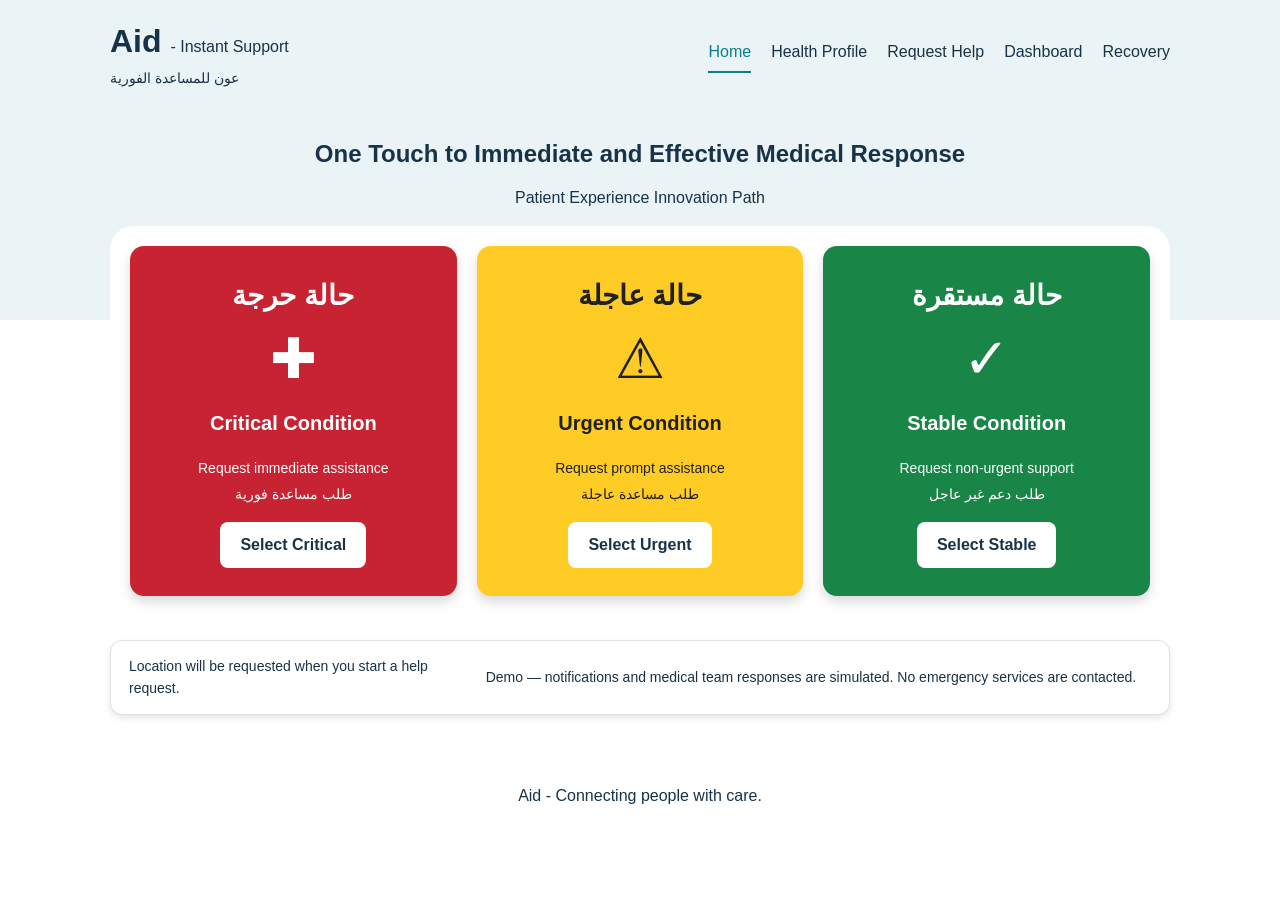
==== index.html @ 6a9f8020 "Add index.html and style.css files to the project" ====
<!DOCTYPE html>
<html lang="en">
<head>
    <meta charset="UTF-8">
    <title>Aid | Home</title>
    <link rel="stylesheet" type="text/css" href="style.css">
</head>
<body>
    <!-- Website name & navigation -->
    <header>
        <div class="brand">
            <h1>Aid <span>- Instant Support</span></h1>
            <p lang="ar" dir="rtl">عون للمساعدة الفورية</p>
        </div>

        <nav aria-label="Main navigation">
            <a href="index.html" aria-current="page">Home</a>
            <a href="profile.html">Health Profile</a>
            <a href="request.html">Request Help</a>
            <a href="dashboard.html">Dashboard</a>
            <a href="recovery.html">Recovery</a>
        </nav>
    </header>

    <!-- Main homepage content -->
    <main>
        <h2>One Touch to Immediate and Effective Medical Response</h2>
        <p class="Subtitle">
            Patient Experience Innovation Path
        </p>

        <!-- Three Conditions -->
        <section>
            <article class="Status Critical">
                <h3 lang="ar">حالة حرجة</h3>
                <span class="Icon" aria-hidden="true">✚</span>
                <p>Critical Condition</p>
                <p class="description">Request immediate assistance</p>
                <p class="description" lang="ar">طلب مساعدة فورية</p>
                <a href="request.html?status=critical">Select Critical</a>
            </article>

            <article class="Status Urgent">
                <h3 lang="ar">حالة عاجلة</h3>
                <span class="Icon" aria-hidden="true">⚠</span>
                <p>Urgent Condition</p>
                <p class="description">Request prompt assistance</p>
                <p class="description" lang="ar">طلب مساعدة عاجلة</p>
                <a href="request.html?status=urgent">Select Urgent</a>
            </article>

            <article class="Status Stable">
                <h3 lang="ar">حالة مستقرة</h3>
                <span class="Icon" aria-hidden="true">✓</span>
                <p>Stable Condition</p>
                <p class="description">Request non-urgent support</p>
                <p class="description" lang="ar">طلب دعم غير عاجل</p>
                <a href="request.html?status=stable">Select Stable</a>
            </article>
        </section>

        <div class="Request">
            <p class="Location">
                Location will be requested when you start a help request.
            </p>

            <p>
                Demo — notifications and medical team responses are simulated.
                No emergency services are contacted.
            </p>
        </div>
    </main>

    <!-- Closing website info-->
    <footer>
        <p>Aid - Connecting people with care.</p>
    </footer>
</body>
</html>
---- style.css ----
* {
    box-sizing: border-box;
}

/*Basic appearance of the entire page */
body {
    margin: 0;
    font-family: Arial, sans-serif;
    font-size: 16px;
    line-height: 1.6;
    color: #183247;
    background-color: white;
    background-image: linear-gradient(
        to bottom,
        #eaf3f5 0,
        #eaf3f5 320px,
        white 320px,
        white 100%
    );
    background-repeat: no-repeat;
    min-height: 100vh;
}

/* Header styles */
header {
    display: flex;
    justify-content: space-between;
    align-items: center;
    gap: 24px;
    max-width: 1100px;
    margin: 0 auto;
    padding: 16px 20px;
}

header h1 {
    margin: 0;
    font-size: 32px;
}

header h1 span {
    font-size: 16px;
    font-weight: normal;
}

header p {
    margin: 0;
    font-size: 14px;
    text-align: left;
}

/* Navigation styles */
nav {
    display: flex;
    flex-wrap: wrap;
    gap: 20px;
}

nav a {
    color: #183247;
    text-decoration: none;
    padding: 6px 0;
    border-bottom: 2px solid transparent;
}

nav a:hover,
nav a[aria-current="page"] {
    color: #087f8c;
    border-bottom-color: #087f8c;
}

/* Main content styles */
main {
    max-width: 1100px;
    margin: 0 auto;
    padding: 32px 20px;
    text-align: center;
}

main h2 {
    margin: 0 0 8px;
    font-size: 24px;
    line-height: 1.3;
}

main section {
    display: flex;
    flex-wrap: wrap;;
    gap: 20px;
    margin: 0 0 24px;
    padding: 20px;
    background-color: white;
    border-radius: 24px;
}

.subtitle {
    margin: 0 0 24px;
    font-size: 20px;
}

.Icon {
    display: block;
    margin: 12px 0;
    font-size: 56px;
    line-height: 1;
}

.Status {
    flex: 1 1 240px;
    padding: 28px 20px;
    border-radius: 14px;
    box-shadow: 0 6px 12px rgba(0, 0, 0, 0.15);
}

.Status h3 {
    margin: 0 0 12px;
    font-size: 28px;
}

.Status p {
    font-size: 20px;
    font-weight: bold;
}

.Status .description {
    margin: 6px 0;
    font-size: 14px;
    font-weight: normal;
    line-height: 1.4;
}

/* Condition Colors */
.Critical {
    background-color: #c82333;
    color: white;
}

.Urgent {
    background-color: #ffcc25;
    color: #202020;
}

.Stable {
    background-color: #198547;
    color: white;
}

/* Links inside the condition boxes */
.Status a {
    display: inline-block;
    margin-top: 12px;
    padding: 10px 20px;
    background-color: white;
    color: #183247;
    text-decoration: none;
    font-weight: bold;
    border-radius: 8px; 
}

.Status a:hover {
    background-color: #eaf3f5;
}

.Status a:focus-visible {
    outline: 3px solid #183247;
    outline-offset: 3px;
}

/* Information strip below the cards */
.Request {
    display: flex;
    align-items: center;
    justify-content: space-between;
    gap: 24px;
    padding: 14px 18px;
    background-color: white;
    border: 1px solid #dce4e7;
    border-radius: 12px;
    box-shadow: 0 3px 6px rgba(0, 0, 0, 0.1);
    text-align: left;
}

.Request p {
    margin: 0;
    font-size: 14px;
}

.Location {
    flex: 1;
}

.Request p:last-child {
    flex: 2;
}

/* Footer styles */
footer {
    padding: 20px 40px;
    text-align: center;
    color: #183247;
}
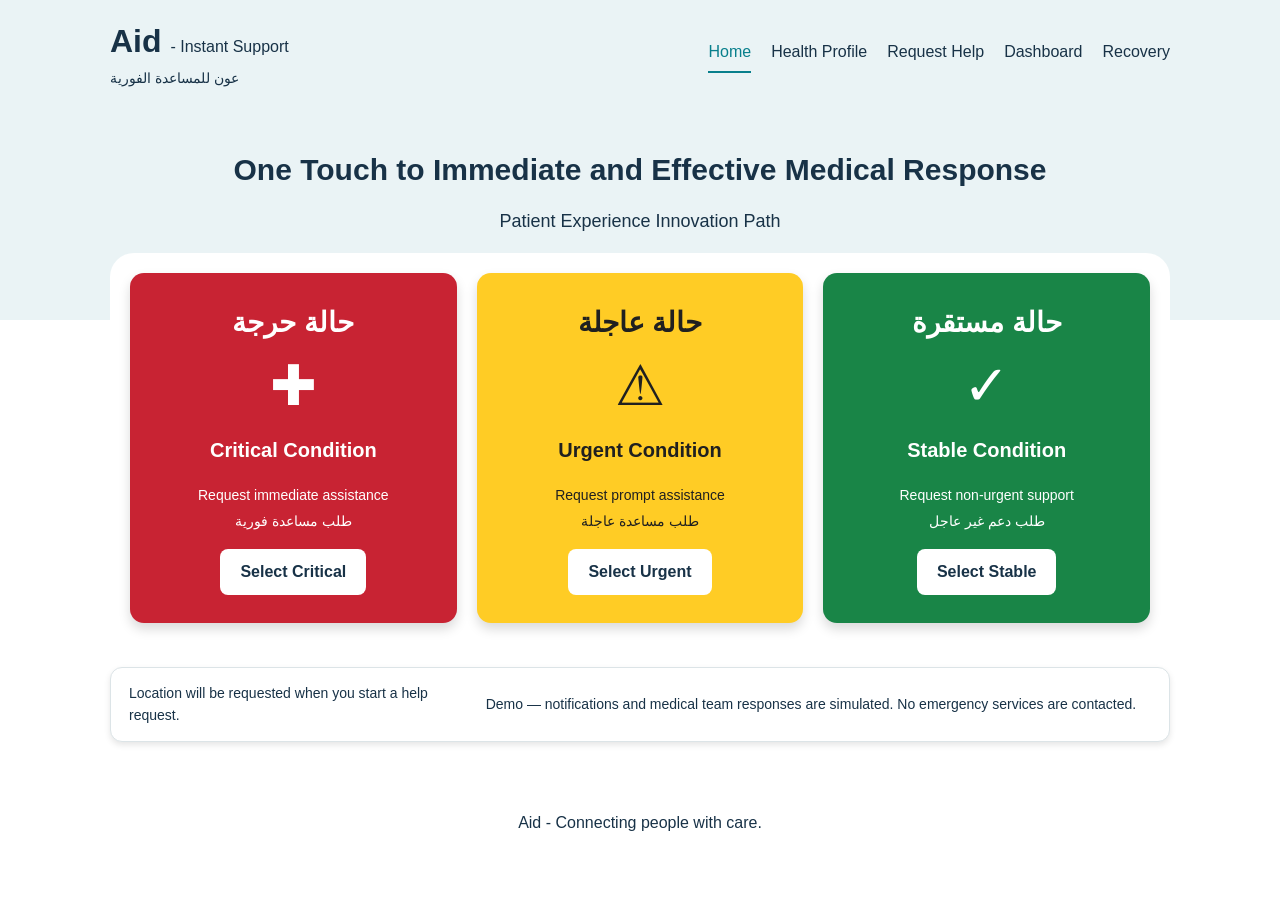
==== commit 6fa54660: "Home Page - V1" ====
--- a/index.html
+++ b/index.html
@@ -3,6 +3,7 @@
 <head>
     <meta charset="UTF-8">
     <title>Aid | Home</title>
+    
     <link rel="stylesheet" type="text/css" href="style.css">
 </head>
 <body>
@@ -22,7 +23,7 @@
         </nav>
     </header>
 
-    <!-- Main homepage content -->
+    <!-- Main homepage content. -->
     <main>
         <h2>One Touch to Immediate and Effective Medical Response</h2>
         <p class="Subtitle">
--- a/style.css
+++ b/style.css
@@ -2,7 +2,7 @@
     box-sizing: border-box;
 }
 
-/*Basic appearance of the entire page */
+/*Basic appearance of the entire page. */
 body {
     margin: 0;
     font-family: Arial, sans-serif;
@@ -198,3 +198,87 @@
     text-align: center;
     color: #183247;
 }
+/*==================================================*/
+/* Health Profile form */
+main > h2 {
+    margin-top: 12px;
+    font-size: 30px;
+}
+
+main > p {
+    font-size: 18px;
+}
+
+form {
+    max-width: 1050px;
+    margin: 28px auto;
+    padding: 24px;
+    text-align: left;
+    background-color: white;
+    border-radius: 20px;
+    box-shadow: 0 4px 12px rgba(24, 50, 71, 0.12);
+}
+
+form h3 {
+    margin-bottom: 20px;
+    margin-top: 0;
+    text-align: center;
+    font-size: 20px;
+}
+
+.Grid {
+    display: grid;
+    grid-template-columns: 1fr 1fr;
+    gap: 12px;
+    margin-bottom: 12px;
+    align-items: start;
+}
+
+.Field label {
+    display: block;
+    margin-bottom: 7px;
+    font-weight: bold;
+}
+
+.Field input,
+.Field select {
+    height: 46px;
+    width: 100%;
+    padding: 12px;
+    border: 2px solid #21858a;
+    border-radius: 8px;
+    font: inherit;
+}
+
+.Field textarea {
+    min-height: 88px;
+    width: 100%;
+    padding: 12px;
+    border: 2px solid #21858a;
+    border-radius: 8px;
+    font: inherit;
+    resize: vertical;
+}
+
+.Notice {
+    color: #526875;
+    font-size: 14px;
+}
+
+form button {
+    display: block;
+    width: 100%;
+    margin-top: 14px;
+    padding: 12px 24px;
+    border: 0;
+    border-radius: 8px;
+    background-color: #16868b;
+    color: white;
+    font: inherit;
+    font-weight: bold;
+    cursor: pointer;
+}
+
+form button:hover {
+    background-color: #116e73;
+}
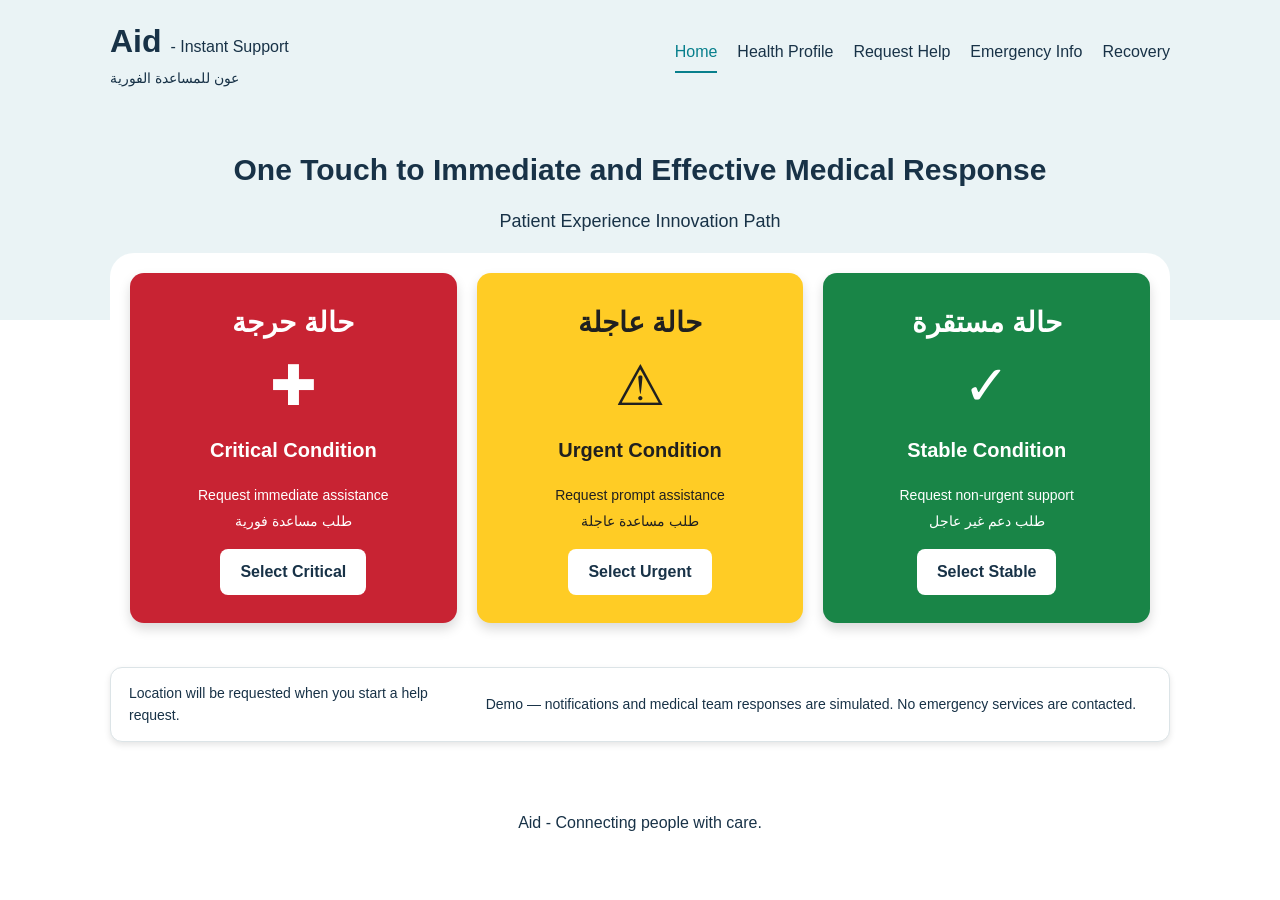
==== commit f3c94737: "Home Page - v1.2" ====
--- a/index.html
+++ b/index.html
@@ -10,6 +10,7 @@
     <!-- Website name & navigation -->
     <header>
         <div class="brand">
+            <span class="Logo" aria-hidden="true"></span>
             <h1>Aid <span>- Instant Support</span></h1>
             <p lang="ar" dir="rtl">عون للمساعدة الفورية</p>
         </div>
@@ -18,7 +19,7 @@
             <a href="index.html" aria-current="page">Home</a>
             <a href="profile.html">Health Profile</a>
             <a href="request.html">Request Help</a>
-            <a href="dashboard.html">Dashboard</a>
+            <a href="Emergency Info.html">Emergency Info</a>
             <a href="recovery.html">Recovery</a>
         </nav>
     </header>
@@ -77,4 +78,4 @@
         <p>Aid - Connecting people with care.</p>
     </footer>
 </body>
-</html>+</html>
--- a/style.css
+++ b/style.css
@@ -68,6 +68,7 @@
     border-bottom-color: #087f8c;
 }
 
+/*==================================================*/
 /* Main content styles */
 main {
     max-width: 1100px;
@@ -198,6 +199,7 @@
     text-align: center;
     color: #183247;
 }
+
 /*==================================================*/
 /* Health Profile form */
 main > h2 {
@@ -281,4 +283,76 @@
 
 form button:hover {
     background-color: #116e73;
-}+}
+
+.feedback {
+    margin-top: 12px;
+    font-weight: bold;
+}
+
+.feedback.success {
+    color: #16864d;
+}
+
+.feedback.error {
+    color: #c92335;
+}
+
+/*==================================================*/
+/*Request Help*/
+.Chips {
+    display: flex;
+    flex-wrap: wrap;
+    justify-content: center;
+    gap: 10px;
+    margin: 0 0 24px;
+    padding: 0;
+    list-style: none;
+}
+
+.Chips button {
+    padding: 6px 14px;
+    border: 0;
+    border-radius: 999px;
+    background-color: white;
+    color: #183247;
+    font: inherit;
+    font-size: 14px;
+    cursor: pointer;
+    box-shadow: 0 2px 5px rgba(0, 0, 0, 0.12);
+}
+
+.Chips button:hover {
+    background-color: #eaf3f5;
+}
+
+.Statuses {
+    display: flex;
+    flex-wrap: wrap;
+    gap: 20px;
+    margin: 0 0 24px;
+}
+
+.Status.selected {
+    outline: 4px solid #183247;
+    outline-offset: 3px;
+}
+
+.Field label {
+    display: flex;
+    justify-content: space-between;
+    gap: 12px;
+}
+
+.Field.Wide {
+    grid-column: 1 / -1;
+}
+
+form .Request {
+    margin-top: 16px;
+    box-shadow: none;
+    border: 0;
+    padding: 0;
+}
+
+/*==================================================*/
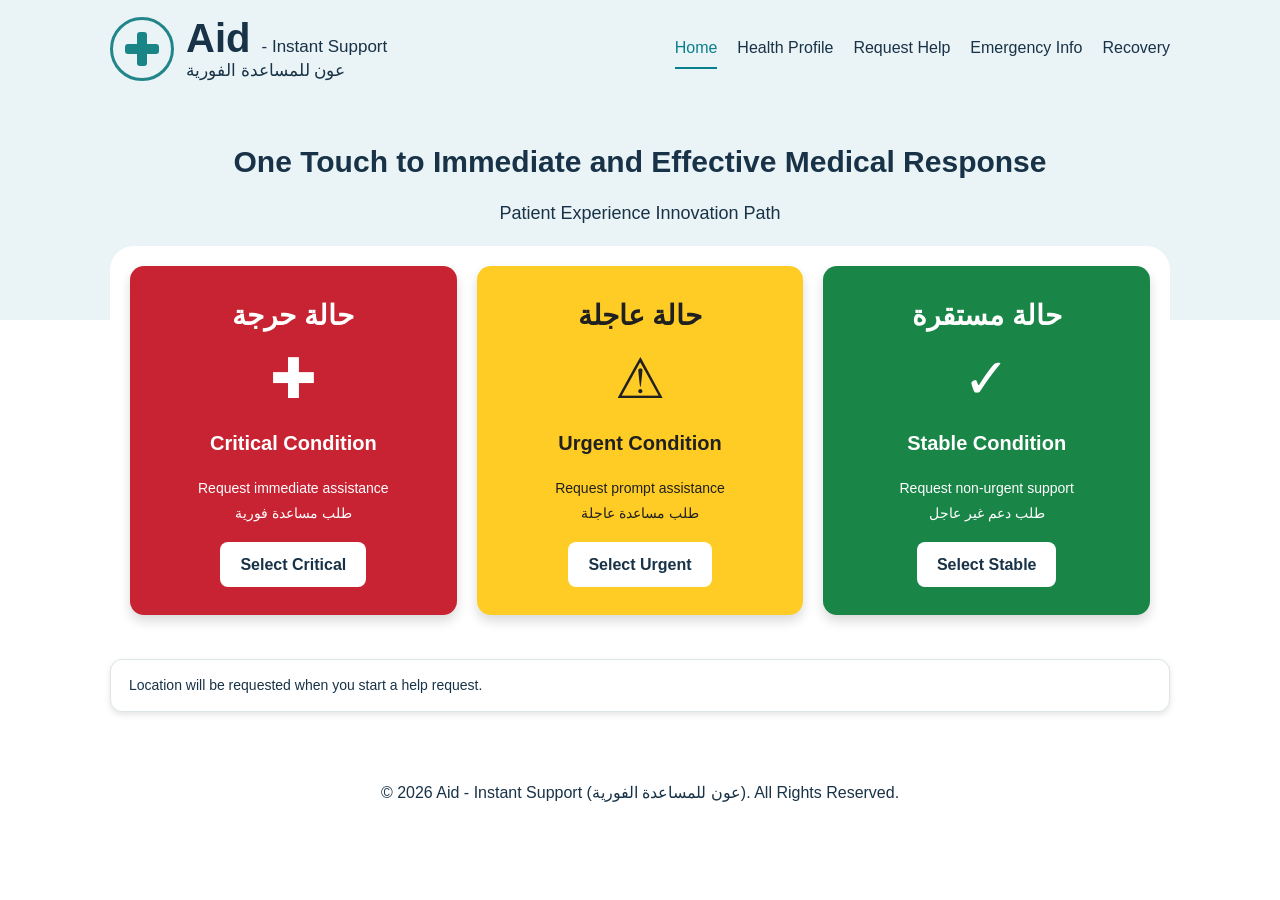
==== commit 4ded40a7: "Home page - v1.3" ====
--- a/index.html
+++ b/index.html
@@ -6,76 +6,71 @@
     
     <link rel="stylesheet" type="text/css" href="style.css">
 </head>
-<body>
-    <!-- Website name & navigation -->
-    <header>
-        <div class="brand">
-            <span class="Logo" aria-hidden="true"></span>
-            <h1>Aid <span>- Instant Support</span></h1>
-            <p lang="ar" dir="rtl">عون للمساعدة الفورية</p>
-        </div>
+    <body>
+        <!-- Website name & navigation -->
+        <header>
+            <div class="brand">
+                <span class="Logo" aria-hidden="true"></span>
+                <h1>Aid <span>- Instant Support</span></h1>
+                <p lang="ar" dir="rtl">عون للمساعدة الفورية</p>
+            </div>
 
-        <nav aria-label="Main navigation">
-            <a href="index.html" aria-current="page">Home</a>
-            <a href="profile.html">Health Profile</a>
-            <a href="request.html">Request Help</a>
-            <a href="Emergency Info.html">Emergency Info</a>
-            <a href="recovery.html">Recovery</a>
-        </nav>
-    </header>
+            <nav aria-label="Main navigation">
+                <a href="index.html" aria-current="page">Home</a>
+                <a href="profile.html">Health Profile</a>
+                <a href="request.html">Request Help</a>
+                <a href="Emergency Info.html">Emergency Info</a>
+                <a href="recovery.html">Recovery</a>
+            </nav>
+        </header>
 
-    <!-- Main homepage content. -->
-    <main>
-        <h2>One Touch to Immediate and Effective Medical Response</h2>
-        <p class="Subtitle">
-            Patient Experience Innovation Path
-        </p>
-
-        <!-- Three Conditions -->
-        <section>
-            <article class="Status Critical">
-                <h3 lang="ar">حالة حرجة</h3>
-                <span class="Icon" aria-hidden="true">✚</span>
-                <p>Critical Condition</p>
-                <p class="description">Request immediate assistance</p>
-                <p class="description" lang="ar">طلب مساعدة فورية</p>
-                <a href="request.html?status=critical">Select Critical</a>
-            </article>
-
-            <article class="Status Urgent">
-                <h3 lang="ar">حالة عاجلة</h3>
-                <span class="Icon" aria-hidden="true">⚠</span>
-                <p>Urgent Condition</p>
-                <p class="description">Request prompt assistance</p>
-                <p class="description" lang="ar">طلب مساعدة عاجلة</p>
-                <a href="request.html?status=urgent">Select Urgent</a>
-            </article>
-
-            <article class="Status Stable">
-                <h3 lang="ar">حالة مستقرة</h3>
-                <span class="Icon" aria-hidden="true">✓</span>
-                <p>Stable Condition</p>
-                <p class="description">Request non-urgent support</p>
-                <p class="description" lang="ar">طلب دعم غير عاجل</p>
-                <a href="request.html?status=stable">Select Stable</a>
-            </article>
-        </section>
-
-        <div class="Request">
-            <p class="Location">
-                Location will be requested when you start a help request.
+        <!-- Main homepage content. -->
+        <main>
+            <h2>One Touch to Immediate and Effective Medical Response</h2>
+            <p class="Subtitle">
+                Patient Experience Innovation Path
             </p>
 
-            <p>
-                Demo — notifications and medical team responses are simulated.
-                No emergency services are contacted.
-            </p>
-        </div>
-    </main>
+            <!-- Three Conditions -->
+            <section>
+                <article class="Status Critical">
+                    <h3 lang="ar">حالة حرجة</h3>
+                    <span class="Icon" aria-hidden="true">✚</span>
+                    <p>Critical Condition</p>
+                    <p class="description">Request immediate assistance</p>
+                    <p class="description" lang="ar">طلب مساعدة فورية</p>
+                    <a href="request.html?status=critical">Select Critical</a>
+                </article>
 
-    <!-- Closing website info-->
-    <footer>
-        <p>Aid - Connecting people with care.</p>
-    </footer>
+                <article class="Status Urgent">
+                    <h3 lang="ar">حالة عاجلة</h3>
+                    <span class="Icon" aria-hidden="true">⚠</span>
+                    <p>Urgent Condition</p>
+                    <p class="description">Request prompt assistance</p>
+                    <p class="description" lang="ar">طلب مساعدة عاجلة</p>
+                    <a href="request.html?status=urgent">Select Urgent</a>
+                </article>
+
+                <article class="Status Stable">
+                    <h3 lang="ar">حالة مستقرة</h3>
+                    <span class="Icon" aria-hidden="true">✓</span>
+                    <p>Stable Condition</p>
+                    <p class="description">Request non-urgent support</p>
+                    <p class="description" lang="ar">طلب دعم غير عاجل</p>
+                    <a href="request.html?status=stable">Select Stable</a>
+                </article>
+            </section>
+
+            <div class="Request">
+                <p class="Location">
+                    Location will be requested when you start a help request.
+                </p>
+            </div>
+        </main>
+
+        <!-- Closing website info-->
+        <footer>
+            <p>&copy; 2026 Aid - Instant Support (<span lang="ar">عون للمساعدة الفورية</span>). All Rights Reserved.</p>
+        </footer>
 </body>
-</html>
+</html>
--- a/style.css
+++ b/style.css
@@ -21,6 +21,62 @@
     min-height: 100vh;
 }
 
+/*Logo*/
+.brand {
+    display: grid;
+    grid-template-columns: auto 1fr;
+    column-gap: 12px;
+    align-items: center;
+}
+
+.brand .Logo {
+    grid-row: 1 / 3;
+}
+
+.brand h1 {
+    font-size: 40px;
+    line-height: 1.1;
+}
+
+.brand h1 span {
+    font-size: 17px;
+}
+
+.brand p {
+    font-size: 17px;
+    line-height: 1.3;
+}
+
+.Logo {
+    position: relative;
+    flex-shrink: 0;
+    width: 64px;
+    height: 64px;
+    border: 3px solid #21858a;
+    border-radius: 50%;
+}
+
+.Logo::before,
+.Logo::after {
+    content: "";
+    position: absolute;
+    top: 50%;
+    left: 50%;
+    background-color: #1a8587;
+    border-radius: 3px;
+    transform: translate(-50%, -50%);
+}
+
+.Logo::before {
+    width: 34px;
+    height: 10px;
+}
+
+.Logo::after {
+    width: 10px;
+    height: 34px;
+}
+
 /* Header styles */
 header {
     display: flex;
@@ -201,7 +257,7 @@
 }
 
 /*==================================================*/
-/* Health Profile form */
+/* Health Profile Page */
 main > h2 {
     margin-top: 12px;
     font-size: 30px;
@@ -299,7 +355,7 @@
 }
 
 /*==================================================*/
-/*Request Help*/
+/*Request Help Page*/
 .Chips {
     display: flex;
     flex-wrap: wrap;
@@ -355,4 +411,273 @@
     padding: 0;
 }
 
+/*==================================================*/
+/*Emergency Info Page*/
+.Emergency {
+    max-width: 1100px;
+    margin: 0 auto;
+    padding: 30px 24px 64px;
+    text-align: left;
+}
+
+.Emergency .Info-A {
+    display: block;
+    max-width: 980px;
+    margin: 24px auto 48px;
+    padding: 44px;
+    border-radius: 24px;
+    background: linear-gradient(120deg, #ddf6f8, #bfe1e3);
+}
+
+.Emergency .Info-A .Info-B {
+    display: block;
+    margin: 0 0 16px;
+    color: #116e73;
+    font-size: 13px;
+    font-weight: bold;
+    letter-spacing: 0.08em;
+}
+
+.Emergency .Info-A h2 {
+    max-width: 820px;
+    margin: 0 0 18px;
+    color: #183247;
+    font-size: 48px;
+    line-height: 1.1;
+}
+
+.Emergency .Info-A h2 span {
+    color: #116e73;
+}
+
+.Emergency .Info-A .Info-C {
+    display: block;
+    max-width: 620px;
+    margin: 0 0 24px;
+    color: #526875;
+    font-size: 18px;
+}
+
+.Emergency .Info-A .Info-Button {
+    display: inline-block;
+}
+
+.Info-A {
+    margin: 20px 0 48px;
+    padding: 48px;
+    border-radius: 24px;
+    background: linear-gradient(120deg, #e4f1f2, #f7fbfb);
+}
+
+.Info-A h2 {
+    margin: 0 0 16px;
+    color: #183247;
+    font-size: clamp(36px, 5vw, 58px);
+    line-height: 1.1;
+}
+
+.Info-A h2 span {
+    color: #116e73;
+}
+
+.Info-B {
+    margin: 0 0 12px;
+    color: #116e73;
+    font-size: 13px;
+    font-weight: bold;
+    letter-spacing: 0.08em;
+}
+
+.Info-C {
+    max-width: 600px;
+    margin-bottom: 24px;
+    color: #526875;
+    font-size: 18px;
+}
+
+.Info-Button {
+    display: inline-block;
+    padding: 12px 20px;
+    border-radius: 9px;
+    background-color: #16868b;
+    color: white;
+    font-weight: bold;
+    text-decoration: none;
+}
+
+.Info-Button:hover {
+    background-color: #116e73;
+}
+
+.Info-Section,
+.Section {
+    margin-top: 48px;
+}
+
+.Info-Section h2,
+.Section h2 {
+    margin: 0 0 12px;
+    color: #183247;
+    font-size: 30px;
+}
+
+.Info-Intro {
+    color: #607783;
+}
+
+.Info-Steps,
+.Status-Grid {
+    display: grid;
+    grid-template-columns: repeat(3, minmax(0, 1fr));
+    gap: 16px;
+    margin-top: 22px;
+}
+
+.Card {
+    padding: 24px;
+    border: 1px solid #dce8ea;
+    border-radius: 16px;
+    background-color: white;
+    box-shadow: 0 6px 18px rgba(24, 50, 71, 0.08);
+}
+
+.Number {
+    width: 36px;
+    height: 36px;
+    display: grid;
+    place-items: center;
+    margin-bottom: 18px;
+    border-radius: 50%;
+    background-color: #dff0f0;
+    color: #116e73;
+    font-weight: bold;
+}
+
+.Card h3 {
+    margin: 0 0 10px;
+    color: #183247;
+    font-size: 20px;
+}
+
+.Card p {
+    margin: 0;
+    color: #526875;
+    line-height: 1.6;
+}
+
+.Statuses {
+    padding: 28px;
+    border-radius: 20px;
+    background-color: #f2f8f9;
+}
+
+.Info-Status {
+    display: flex;
+    align-items: center;
+    gap: 14px;
+    padding: 18px;
+    border: 1px solid #dce8ea;
+    border-radius: 13px;
+    background-color: white;
+}
+
+.Info-Status h3 {
+    margin: 0 0 4px;
+}
+
+.Info-Status p {
+    margin: 0;
+    color: #607783;
+}
+
+.Dot {
+    width: 13px;
+    height: 13px;
+    flex: none;
+    border-radius: 50%;
+}
+
+.Info-Critical .Dot {
+    background-color: #c82333;
+}
+
+.Info-Urgent .Dot {
+    background-color: #e6ad00;
+}
+
+.Info-Stable .Dot {
+    background-color: #198547;
+}
+
+.Small-Note {
+    margin-top: 18px;
+    color: #526875;
+    font-size: 14px;
+}
+
+.Section.FAQ {
+    display: block;
+    max-width: 900px;
+    margin: 64px auto;
+    padding: 32px;
+    border: 1px solid #dce8ea;
+    border-radius: 20px;
+    background: #f5f9fa;
+    text-align: left;
+}
+
+.FAQ .Info-B {
+    margin: 0 0 8px;
+    color: #116e73;
+    font-size: 13px;
+    font-weight: bold;
+    letter-spacing: 0.1em;
+}
+
+.FAQ h2 {
+    margin: 0 0 22px;
+    color: #183247;
+    font-size: 32px;
+}
+
+.FAQ details {
+    margin: 10px 0;
+    padding: 18px 20px;
+    border: 1px solid #dce8ea;
+    border-radius: 12px;
+    background: white;
+    transition: box-shadow 0.2s ease;
+}
+
+.FAQ summary {
+    color: #183247;
+    font-weight: bold;
+    cursor: pointer;
+}
+
+.FAQ details p {
+    margin: 12px 0 0;
+    color: #526875;
+}
+
+.Closing {
+    display: flex;
+    justify-content: space-between;
+    align-items: center;
+    gap: 24px;
+    margin-top: 48px;
+    padding: 28px;
+    border-radius: 18px;
+    background-color: #e4f1f2;
+}
+
+.Closing h2 {
+    margin-bottom: 8px;
+}
+
+.Closing p {
+    margin-bottom: 0;
+    color: #526875;
+}
+
 /*==================================================*/
